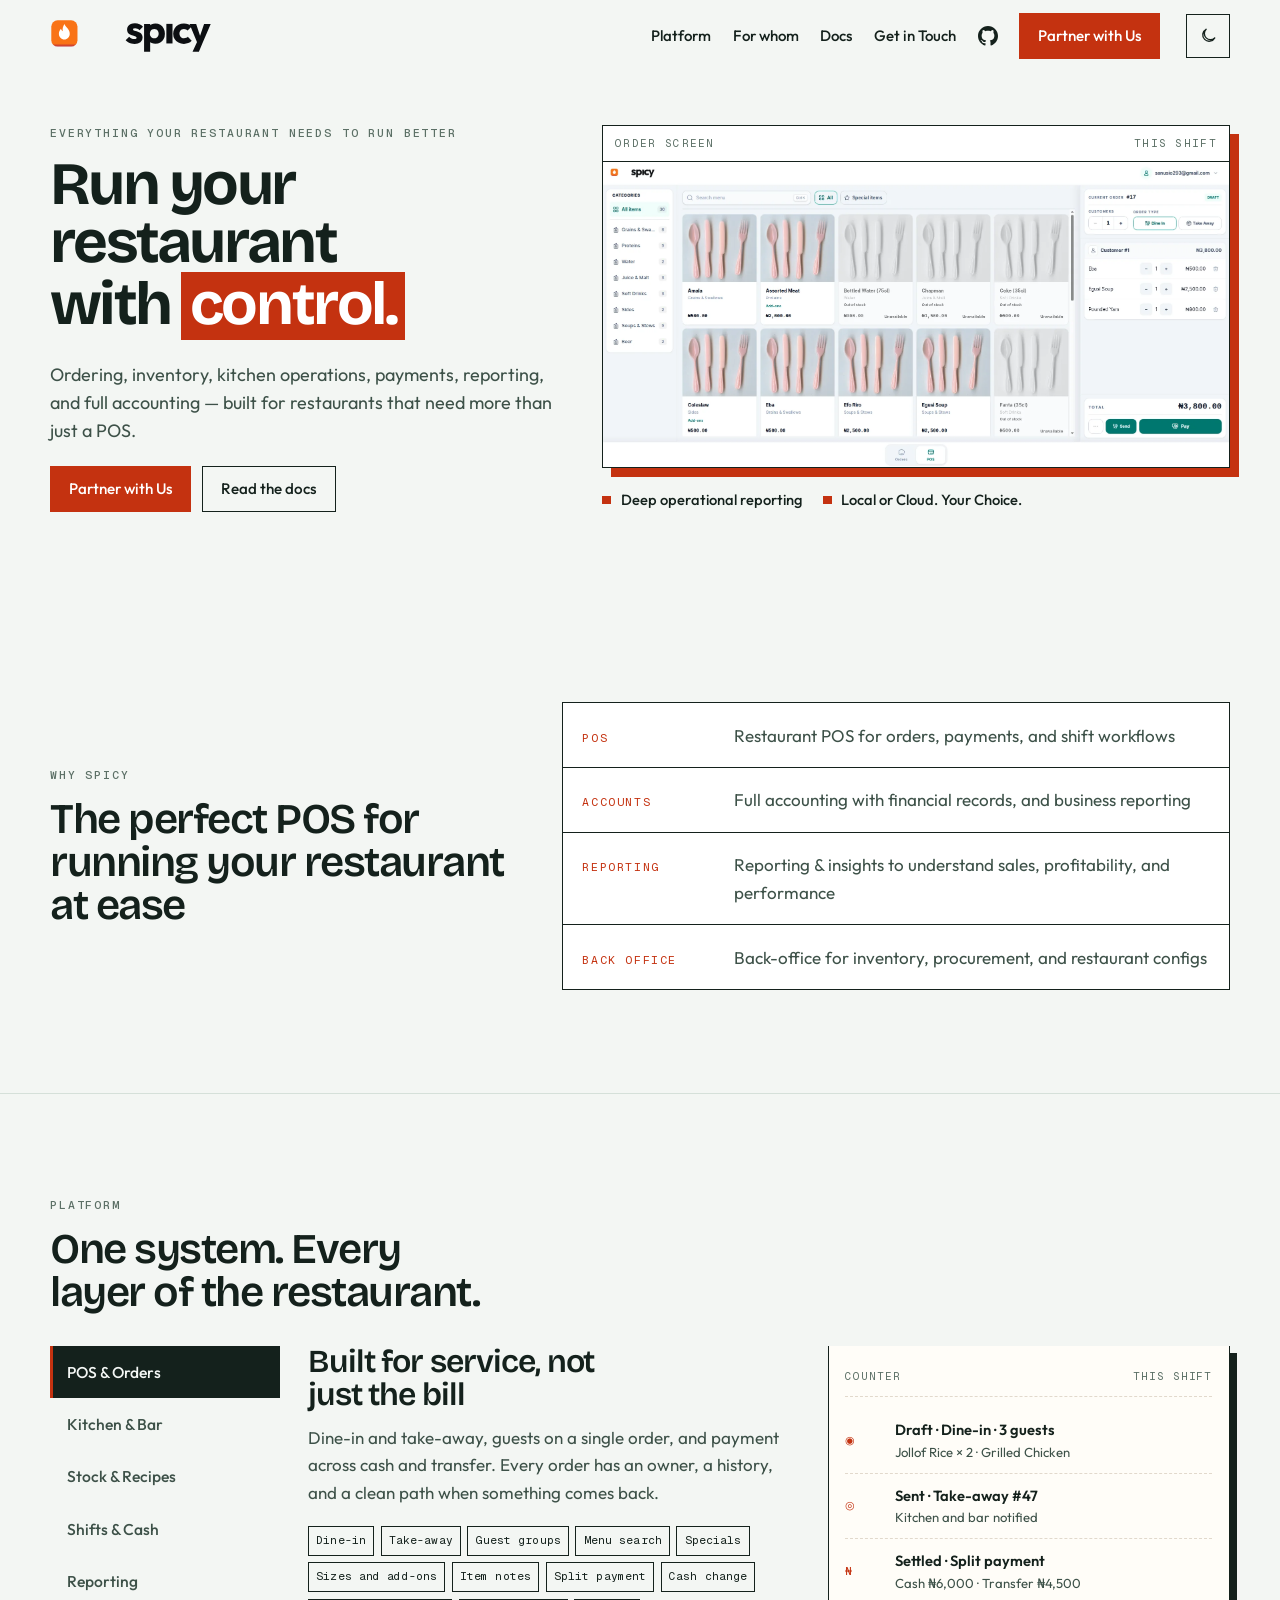
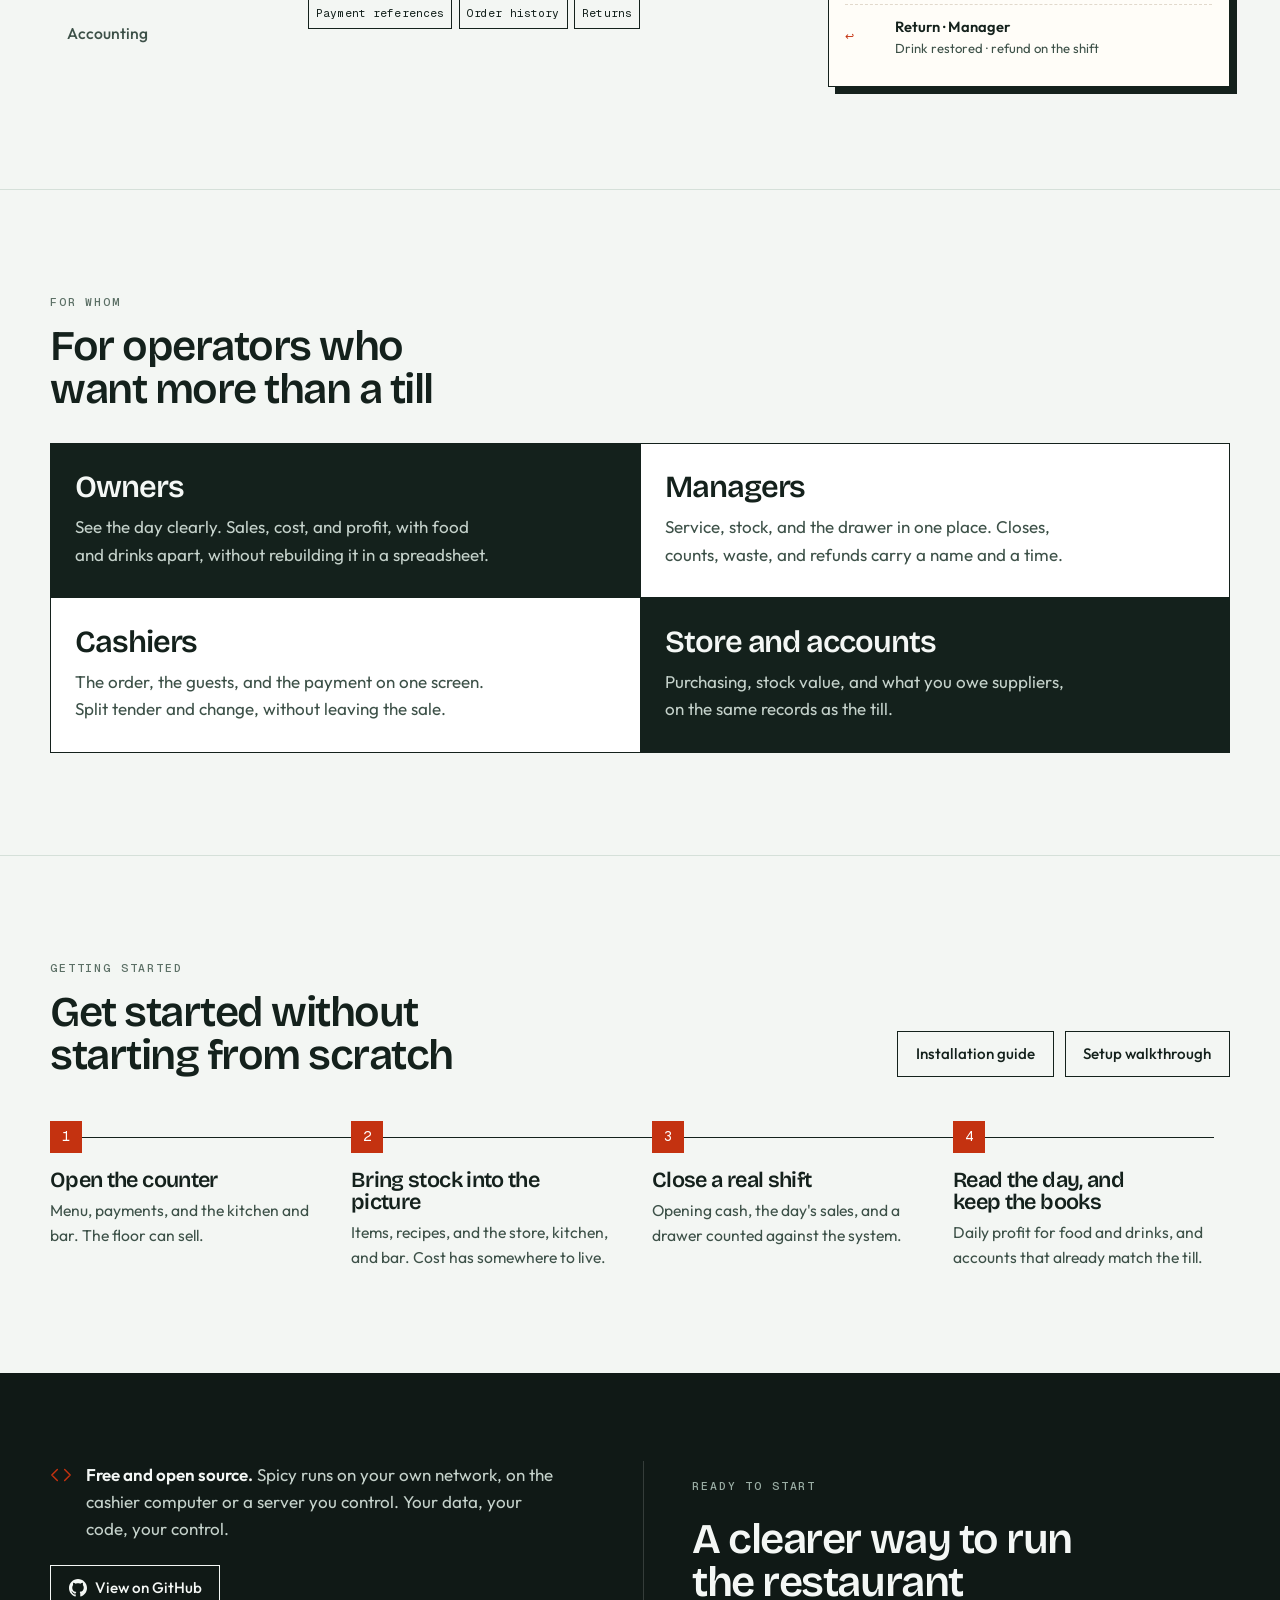
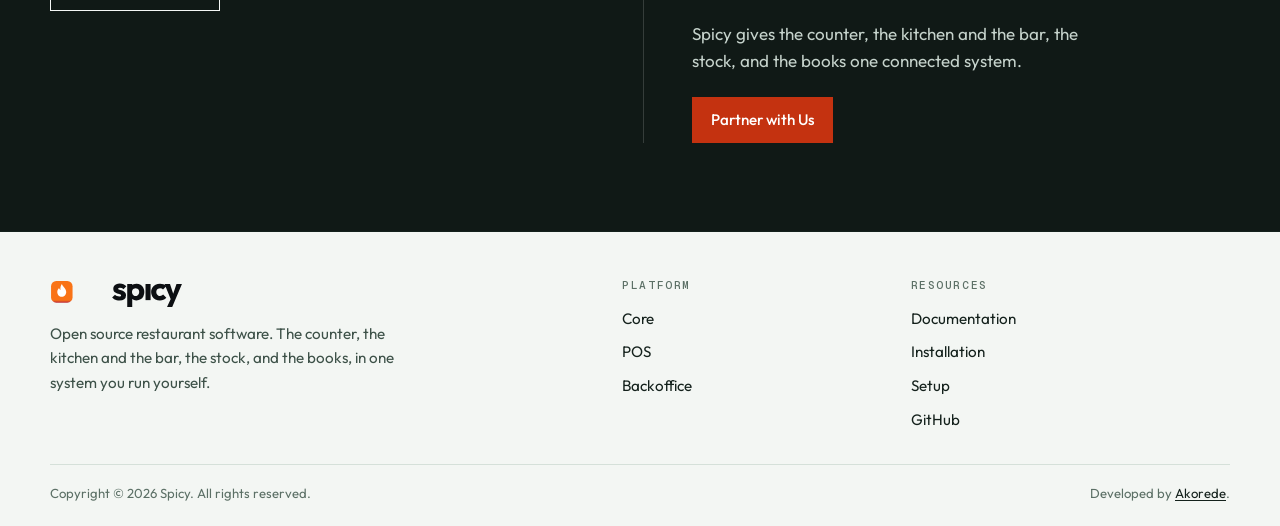
==== index.html @ 0cea6dc3 "Spicy landing page Marketing site for Spicy, an open source restaurant POS, plus a styled placeholde" ====
<!DOCTYPE html>
<!--
  Spicy landing page, v2.
  Same copy and partner form as the previous page. Layout and styling are
  Spicy's own: a service ticket, station list, and receipt — not the ury.app
  section rhythm. Static HTML, CSS, and JS. No build step.
-->
<html lang="en" dir="ltr">
<head>
  <meta charset="utf-8">
  <meta name="viewport" content="width=device-width, initial-scale=1">

  <title>Spicy - Open Source Restaurant POS</title>
  <meta name="description" content="Spicy is a lightweight, web-based point of sale for restaurant order management. Cashier operated, runs on your local network, and is open source.">

  <meta property="og:title" content="Spicy - Open Source Restaurant POS">
  <meta property="og:description" content="A lightweight, cashier operated point of sale for restaurant order management. Dine-in, takeaway and delivery in one simple system.">
  <meta property="og:image" content="assets/img/og-image.png">
  <meta property="og:image:width" content="1200">
  <meta property="og:image:height" content="630">
  <meta name="twitter:card" content="summary_large_image">
  <meta name="twitter:title" content="Spicy - Open Source Restaurant POS">
  <meta name="twitter:description" content="A lightweight, cashier operated point of sale for restaurant order management.">
  <meta name="twitter:image" content="assets/img/og-image.png">

  <meta name="theme-color" content="#f3f6f3">
  <script>
    (function () {
      try {
        var saved = localStorage.getItem('spicy-theme');
        var theme = saved === 'dark' || saved === 'light' ? saved
          : (matchMedia('(prefers-color-scheme: dark)').matches ? 'dark' : 'light');
        document.documentElement.setAttribute('data-theme', theme);
      } catch (e) {
        document.documentElement.setAttribute('data-theme', 'light');
      }
    })();
  </script>

  <link rel="icon" href="assets/logo/favicons/favicon.ico" sizes="any">
  <link rel="icon" href="assets/logo/favicons/favicon.svg" type="image/svg+xml">
  <link rel="apple-touch-icon" href="assets/logo/favicons/apple-touch-icon.png">
  <link rel="manifest" href="assets/logo/favicons/site.webmanifest">

  <link rel="stylesheet" href="assets/css/landing.css">
  <noscript>
    <style>
      .reveal { opacity: 1 !important; transform: none !important; }
      .panel[hidden] { display: grid !important; margin-top: 2rem; }
    </style>
  </noscript>
</head>
<body>

  <a class="skip" href="#content">Skip to content</a>

  <header class="site-nav" data-scrolled="false">
    <div class="wrap nav-inner">
      <a class="logo" href="index.html" aria-label="Spicy home">
        <img class="logo-for-light" src="assets/img/logo.svg" alt="Spicy" width="152" height="32">
        <img class="logo-for-dark" src="assets/img/logo-inverse.svg" alt="" width="152" height="32">
      </a>
      <nav class="nav-links" aria-label="Primary">
        <a class="nav-link" href="#platform">Platform</a>
        <a class="nav-link" href="#audience">For whom</a>
        <a class="nav-link" href="docs/">Docs</a>
        <a class="nav-link" href="https://akorede.dev" target="_blank" rel="noreferrer">Get in Touch</a>
        <a class="nav-icon" href="https://github.com/sanusi-dev/spicy" target="_blank" rel="noreferrer" aria-label="Spicy on GitHub">
          <svg width="20" height="20" fill="currentColor" viewBox="0 0 24 24" aria-hidden="true"><path d="M12 0c-6.626 0-12 5.373-12 12 0 5.302 3.438 9.8 8.207 11.387.599.111.793-.261.793-.577v-2.234c-3.338.726-4.033-1.416-4.033-1.416-.546-1.387-1.333-1.756-1.333-1.756-1.089-.745.083-.729.083-.729 1.205.084 1.839 1.237 1.839 1.237 1.07 1.834 2.807 1.304 3.492.997.107-.775.418-1.305.762-1.604-2.665-.305-5.467-1.334-5.467-5.931 0-1.311.469-2.381 1.236-3.221-.124-.303-.535-1.524.117-3.176 0 0 1.008-.322 3.301 1.23.957-.266 1.983-.399 3.003-.404 1.02.005 2.047.138 3.006.404 2.291-1.552 3.297-1.23 3.297-1.23.653 1.653.242 2.874.118 3.176.77.84 1.235 1.911 1.235 3.221 0 4.609-2.807 5.624-5.479 5.921.43.372.823 1.102.823 2.222v3.293c0 .319.192.694.801.576 4.765-1.589 8.199-6.086 8.199-11.386 0-6.627-5.373-12-12-12z"/></svg>
        </a>
        <button type="button" class="btn btn--chili" data-waitlist-open="navbar">Partner with Us</button>
      </nav>
      <button type="button" class="theme-toggle" id="theme-toggle" aria-pressed="false" aria-label="Switch to dark mode">
        <svg class="icon-moon" width="18" height="18" viewBox="0 0 24 24" fill="none" stroke="currentColor" stroke-width="1.8" aria-hidden="true"><path d="M21 14.5A8.5 8.5 0 1 1 9.5 3 7 7 0 0 0 21 14.5z" stroke-linejoin="round"/></svg>
        <svg class="icon-sun" width="18" height="18" viewBox="0 0 24 24" fill="none" stroke="currentColor" stroke-width="1.8" aria-hidden="true"><circle cx="12" cy="12" r="4"/><path d="M12 2v2M12 20v2M4.9 4.9l1.4 1.4M17.7 17.7l1.4 1.4M2 12h2M20 12h2M4.9 19.1l1.4-1.4M17.7 6.3l1.4-1.4" stroke-linecap="round"/></svg>
      </button>
      <button type="button" class="nav-toggle" id="nav-toggle" aria-expanded="false" aria-controls="nav-menu" aria-label="Open menu">
        <svg width="20" height="20" viewBox="0 0 24 24" fill="none" stroke="currentColor" stroke-width="2" stroke-linecap="round" aria-hidden="true"><path d="M3 6h18M3 12h18M3 18h18"/></svg>
      </button>
    </div>
    <div class="nav-menu" id="nav-menu" hidden>
      <div class="nav-menu-inner">
        <a href="#platform">Platform</a>
        <a href="#audience">For whom</a>
        <a href="docs/">Docs</a>
        <a href="https://akorede.dev" target="_blank" rel="noreferrer">Get in Touch</a>
        <a href="https://github.com/sanusi-dev/spicy" target="_blank" rel="noreferrer">GitHub</a>
        <button type="button" class="btn btn--chili" data-waitlist-open="nav-menu">Partner with Us</button>
      </div>
    </div>
  </header>

  <main id="content">

    <section class="hero">
      <div class="wrap hero-grid">
        <div class="hero-copy">
          <p class="kicker">Everything your restaurant needs to run better</p>
          <h1>Run your<br>restaurant<br>with <span class="stamp">control.</span></h1>
          <p class="lede">Ordering, inventory, kitchen operations, payments, reporting, and full accounting &mdash; built for restaurants that need more than just a POS.</p>
          <div class="actions">
            <button type="button" class="btn btn--chili" data-waitlist-open="hero">Partner with Us</button>
            <a class="btn btn--line" href="docs/">Read the docs</a>
          </div>
        </div>
        <div class="hero-side">
          <figure class="hero-shot">
            <figcaption><span>Order screen</span><span>This shift</span></figcaption>
            <img src="assets/img/screens/pos-main.webp" alt="Spicy POS order screen showing the menu catalog, categories and a live draft order" width="1875" height="915">
          </figure>
          <ul class="proof">
            <li>Deep operational reporting</li>
            <li>Local or Cloud. Your Choice.</li>
          </ul>
        </div>
      </div>
    </section>

    <section class="block">
      <div class="wrap why">
        <div class="why-copy reveal" data-visible="false">
          <p class="kicker">Why Spicy</p>
          <h2>The perfect POS for running your restaurant at ease</h2>
        </div>
        <div class="lanes reveal" data-visible="false">
          <div class="lane">
            <span class="lane-key">POS</span>
            <p>Restaurant POS for orders, payments, and shift workflows</p>
          </div>
          <div class="lane">
            <span class="lane-key">Accounts</span>
            <p>Full accounting with financial records, and business reporting</p>
          </div>
          <div class="lane">
            <span class="lane-key">Reporting</span>
            <p>Reporting &amp; insights to understand sales, profitability, and performance</p>
          </div>
          <div class="lane">
            <span class="lane-key">Back office</span>
            <p>Back-office for inventory, procurement, and restaurant configs</p>
          </div>
        </div>
      </div>
    </section>

    <section class="block" id="platform">
      <div class="wrap">
        <div class="intro intro--solo reveal" data-visible="false">
          <div>
            <p class="kicker">Platform</p>
            <h2>One system. Every layer of the restaurant.</h2>
          </div>
        </div>

        <div class="platform-body reveal" data-visible="false">
          <div class="stations" role="tablist" aria-label="Platform areas" aria-orientation="vertical">
            <button class="station" role="tab" type="button" id="tab-pos" aria-selected="true" aria-controls="panel-pos">POS &amp; Orders</button>
            <button class="station" role="tab" type="button" id="tab-kitchen" aria-selected="false" aria-controls="panel-kitchen" tabindex="-1">Kitchen &amp; Bar</button>
            <button class="station" role="tab" type="button" id="tab-stock" aria-selected="false" aria-controls="panel-stock" tabindex="-1">Stock &amp; Recipes</button>
            <button class="station" role="tab" type="button" id="tab-shifts" aria-selected="false" aria-controls="panel-shifts" tabindex="-1">Shifts &amp; Cash</button>
            <button class="station" role="tab" type="button" id="tab-reporting" aria-selected="false" aria-controls="panel-reporting" tabindex="-1">Reporting</button>
            <button class="station" role="tab" type="button" id="tab-accounting" aria-selected="false" aria-controls="panel-accounting" tabindex="-1">Accounting</button>
          </div>

          <div class="stage">
            <div class="panel" role="tabpanel" id="panel-pos" aria-labelledby="tab-pos">
              <div class="panel-copy">
                <h3>Built for service, not just the bill</h3>
                <p>Dine-in and take-away, guests on a single order, and payment across cash and transfer. Every order has an owner, a history, and a clean path when something comes back.</p>
                <ul class="tags">
                  <li class="tag">Dine-in</li><li class="tag">Take-away</li><li class="tag">Guest groups</li><li class="tag">Menu search</li><li class="tag">Specials</li><li class="tag">Sizes and add-ons</li><li class="tag">Item notes</li><li class="tag">Split payment</li><li class="tag">Cash change</li><li class="tag">Payment references</li><li class="tag">Order history</li><li class="tag">Returns</li>
                </ul>
              </div>
              <div class="docket">
                <div class="docket-top"><span>Counter</span><span>This shift</span></div>
                <div class="slip"><b>◉</b><div><strong>Draft · Dine-in · 3 guests</strong><span>Jollof Rice × 2 · Grilled Chicken</span></div></div>
                <div class="slip"><b>◎</b><div><strong>Sent · Take-away #47</strong><span>Kitchen and bar notified</span></div></div>
                <div class="slip"><b>₦</b><div><strong>Settled · Split payment</strong><span>Cash ₦6,000 · Transfer ₦4,500</span></div></div>
                <div class="slip"><b>↩</b><div><strong>Return · Manager</strong><span>Drink restored · refund on the shift</span></div></div>
              </div>
            </div>

            <div class="panel" role="tabpanel" id="panel-kitchen" aria-labelledby="tab-kitchen" hidden>
              <div class="panel-copy">
                <h3>Kitchen and bar, in their own lanes</h3>
                <p>Food and drinks leave on separate tickets, grouped the way the order was taken. Cancellations stay visible, and a paid order does not skip the station.</p>
                <ul class="tags">
                  <li class="tag">Kitchen tickets</li><li class="tag">Bar tickets</li><li class="tag">Grouped by customer</li><li class="tag">Item notes</li><li class="tag">Cancellation tickets</li><li class="tag">Print status</li><li class="tag">Reprint</li><li class="tag">Take-away control</li>
                </ul>
              </div>
              <div class="docket">
                <div class="docket-top"><span>Tickets</span><span>This service</span></div>
                <div class="slip"><b>Food</b><div><strong>New · Dine-in</strong><span>Jollof Rice × 2 · Grilled Chicken</span></div></div>
                <div class="slip"><b>Bar</b><div><strong>New · Dine-in</strong><span>Chapman × 2 · Malt</span></div></div>
                <div class="slip"><b>Stop</b><div><strong>Cancelled · Take-away #47</strong><span>Suya × 1</span></div></div>
                <div class="slip"><b>Bar</b><div><strong>Print pending</strong><span>Ready to send again</span></div></div>
              </div>
            </div>

            <div class="panel" role="tabpanel" id="panel-stock" aria-labelledby="tab-stock" hidden>
              <div class="panel-copy">
                <h3>Stock with a value, not just a count</h3>
                <p>Store, kitchen, and bar in one picture. Receipts, transfers, kitchen use, and waste carry their cost, and recipes show what the food should have used.</p>
                <ul class="tags">
                  <li class="tag">Store, kitchen, bar</li><li class="tag">Receipts</li><li class="tag">Transfers</li><li class="tag">Purchase units</li><li class="tag">Opening stock</li><li class="tag">Counts</li><li class="tag">Waste</li><li class="tag">Recipes</li><li class="tag">Food usage</li>
                </ul>
              </div>
              <div class="docket">
                <div class="docket-top"><span>Stock</span><span>At cost</span></div>
                <table class="ledger">
                  <thead><tr><th>Movement</th><th>Qty</th><th>Value</th></tr></thead>
                  <tbody>
                    <tr><td>Received</td><td>+10 bags</td><td>₦ 268,000</td></tr>
                    <tr><td>To the kitchen</td><td>−2 bags</td><td>−₦ 53,600</td></tr>
                    <tr><td>On hand</td><td>8 bags</td><td>₦ 214,400</td></tr>
                  </tbody>
                </table>
                <p class="docket-note">Valued at the current average cost</p>
              </div>
            </div>

            <div class="panel" role="tabpanel" id="panel-shifts" aria-labelledby="tab-shifts" hidden>
              <div class="panel-copy">
                <h3>A drawer that closes with the shift</h3>
                <p>One shift open at a time. Counted cash against what the system expected, with refunds and cash taken out already in the figure. The difference posts with the close.</p>
                <ul class="tags">
                  <li class="tag">Opening float</li><li class="tag">Single open shift</li><li class="tag">Counted vs expected</li><li class="tag">Cash taken out</li><li class="tag">Refunds</li><li class="tag">Variance posted</li>
                </ul>
              </div>
              <div class="docket">
                <div class="docket-top"><span>Shift close</span><span>Counted</span></div>
                <table class="ledger">
                  <thead><tr><th>Mode</th><th>Expected</th><th>Counted</th><th>Diff</th></tr></thead>
                  <tbody>
                    <tr><td>Cash</td><td>₦ 84,500</td><td>₦ 84,500</td><td class="is-yes">₦ 0</td></tr>
                    <tr><td>Transfer</td><td>₦ 132,000</td><td>₦ 130,000</td><td class="is-no">−₦ 2,000</td></tr>
                    <tr><td>Total</td><td>₦ 216,500</td><td>₦ 214,500</td><td class="is-no">−₦ 2,000</td></tr>
                  </tbody>
                </table>
                <p class="docket-note">Refunds and cash-outs already included</p>
              </div>
            </div>

            <div class="panel" role="tabpanel" id="panel-reporting" aria-labelledby="tab-reporting" hidden>
              <div class="panel-copy">
                <h3>Numbers worth acting on</h3>
                <p>Sales by day, item, cashier, and time of day. A daily profit and loss with food and drinks in their own columns: food cost from the kitchen, drink cost from what sold.</p>
                <ul class="tags">
                  <li class="tag">Today</li><li class="tag">Day wise</li><li class="tag">Month wise</li><li class="tag">Item wise</li><li class="tag">By cashier</li><li class="tag">Time of day</li><li class="tag">Cancelled orders</li><li class="tag">Average bill</li><li class="tag">Daily P&amp;L</li><li class="tag">Food cost</li><li class="tag">CSV export</li>
                </ul>
              </div>
              <div class="docket">
                <div class="docket-top"><span>Daily P&amp;L</span><span>Food, drinks, total</span></div>
                <table class="ledger">
                  <thead><tr><th>Line</th><th>Food</th><th>Drinks</th><th>Total</th></tr></thead>
                  <tbody>
                    <tr><td>Sales</td><td>₦ 96,000</td><td>₦ 41,500</td><td>₦ 137,500</td></tr>
                    <tr><td>Cost</td><td>₦ 33,400</td><td>₦ 12,900</td><td>₦ 46,300</td></tr>
                    <tr><td>Gross profit</td><td>₦ 62,600</td><td>₦ 28,600</td><td>₦ 91,200</td></tr>
                    <tr><td>Net profit</td><td>—</td><td>—</td><td>₦ 54,800</td></tr>
                  </tbody>
                </table>
                <p class="docket-note">Food from the kitchen · drinks from sales</p>
              </div>
            </div>

            <div class="panel" role="tabpanel" id="panel-accounting" aria-labelledby="tab-accounting" hidden>
              <div class="panel-copy">
                <h3>The books, tied to the till</h3>
                <p>Income split between food and drinks, each payment type on its own account, drink cost when the sale lands, and supplier bills from receipt through to payment.</p>
                <ul class="tags">
                  <li class="tag">Chart of accounts</li><li class="tag">General ledger</li><li class="tag">Journals</li><li class="tag">Opening balances</li><li class="tag">Cash variance</li><li class="tag">Trial balance</li><li class="tag">Suppliers</li><li class="tag">Supplier bills</li><li class="tag">Payments</li>
                </ul>
              </div>
              <div class="docket">
                <div class="docket-top"><span>The books</span><span>Tied to the till</span></div>
                <p class="book-line book-line--hot">Sales at the counter</p>
                <p class="book-via">recorded in</p>
                <p class="book-line">The accounts</p>
                <ul class="accounts">
                  <li>Food income</li>
                  <li>Drink income</li>
                  <li>Drink cost</li>
                  <li>Payments</li>
                  <li>Suppliers</li>
                  <li>Journals</li>
                </ul>
              </div>
            </div>
          </div>
        </div>
      </div>
    </section>

    <section class="block" id="audience">
      <div class="wrap">
        <div class="intro intro--solo reveal" data-visible="false">
          <div>
            <p class="kicker">For whom</p>
            <h2>For operators who want more than a till</h2>
          </div>
        </div>
        <div class="roles reveal" data-visible="false">
          <article class="role role--ink">
            <h3>Owners</h3>
            <p>See the day clearly. Sales, cost, and profit, with food and drinks apart, without rebuilding it in a spreadsheet.</p>
          </article>
          <article class="role">
            <h3>Managers</h3>
            <p>Service, stock, and the drawer in one place. Closes, counts, waste, and refunds carry a name and a time.</p>
          </article>
          <article class="role">
            <h3>Cashiers</h3>
            <p>The order, the guests, and the payment on one screen. Split tender and change, without leaving the sale.</p>
          </article>
          <article class="role role--ink">
            <h3>Store and accounts</h3>
            <p>Purchasing, stock value, and what you owe suppliers, on the same records as the till.</p>
          </article>
        </div>
      </div>
    </section>

    <section class="block">
      <div class="wrap">
        <div class="intro intro--actions reveal" data-visible="false">
          <div>
            <p class="kicker">Getting started</p>
            <h2>Get started without starting from scratch</h2>
          </div>
          <div class="actions">
            <a class="btn btn--line" href="docs/">Installation guide</a>
            <a class="btn btn--line" href="docs/">Setup walkthrough</a>
          </div>
        </div>
        <ol class="steps reveal" data-visible="false">
          <li class="step">
            <span class="step-num">1</span>
            <h3>Open the counter</h3>
            <p>Menu, payments, and the kitchen and bar. The floor can sell.</p>
          </li>
          <li class="step">
            <span class="step-num">2</span>
            <h3>Bring stock into the picture</h3>
            <p>Items, recipes, and the store, kitchen, and bar. Cost has somewhere to live.</p>
          </li>
          <li class="step">
            <span class="step-num">3</span>
            <h3>Close a real shift</h3>
            <p>Opening cash, the day's sales, and a drawer counted against the system.</p>
          </li>
          <li class="step">
            <span class="step-num">4</span>
            <h3>Read the day, and keep the books</h3>
            <p>Daily profit for food and drinks, and accounts that already match the till.</p>
          </li>
        </ol>
      </div>
    </section>

    <section class="close">
      <div class="wrap close-grid">
        <div class="close-oss">
          <p class="oss-lead">
            <svg width="22" height="22" viewBox="0 0 24 24" fill="none" stroke="currentColor" stroke-width="1.6" aria-hidden="true"><path d="M16 18l6-6-6-6M8 6l-6 6 6 6" stroke-linecap="round" stroke-linejoin="round"/></svg>
            <span><strong>Free and open source.</strong> Spicy runs on your own network, on the cashier computer or a server you control. Your data, your code, your control.</span>
          </p>
          <a class="btn btn--line" href="https://github.com/sanusi-dev/spicy" target="_blank" rel="noreferrer">
            <svg width="18" height="18" fill="currentColor" viewBox="0 0 24 24" aria-hidden="true"><path d="M12 0c-6.626 0-12 5.373-12 12 0 5.302 3.438 9.8 8.207 11.387.599.111.793-.261.793-.577v-2.234c-3.338.726-4.033-1.416-4.033-1.416-.546-1.387-1.333-1.756-1.333-1.756-1.089-.745.083-.729.083-.729 1.205.084 1.839 1.237 1.839 1.237 1.07 1.834 2.807 1.304 3.492.997.107-.775.418-1.305.762-1.604-2.665-.305-5.467-1.334-5.467-5.931 0-1.311.469-2.381 1.236-3.221-.124-.303-.535-1.524.117-3.176 0 0 1.008-.322 3.301 1.23.957-.266 1.983-.399 3.003-.404 1.02.005 2.047.138 3.006.404 2.291-1.552 3.297-1.23 3.297-1.23.653 1.653.242 2.874.118 3.176.77.84 1.235 1.911 1.235 3.221 0 4.609-2.807 5.624-5.479 5.921.43.372.823 1.102.823 2.222v3.293c0 .319.192.694.801.576 4.765-1.589 8.199-6.086 8.199-11.386 0-6.627-5.373-12-12-12z"/></svg>
            View on GitHub
          </a>
        </div>
        <div class="close-cta">
          <p class="kicker">Ready to start</p>
          <h2>A clearer way to run the restaurant</h2>
          <p>Spicy gives the counter, the kitchen and the bar, the stock, and the books one connected system.</p>
          <button type="button" class="btn btn--chili" data-waitlist-open="cta">Partner with Us</button>
        </div>
      </div>
    </section>

  </main>

  <footer class="footer">
    <div class="wrap">
      <div class="footer-grid">
        <div class="footer-brand">
          <a href="index.html" aria-label="Spicy home">
            <img class="logo-for-light" src="assets/img/logo.svg" alt="Spicy" width="120" height="28">
            <img class="logo-for-dark" src="assets/img/logo-inverse.svg" alt="" width="120" height="28">
          </a>
          <p>Open source restaurant software. The counter, the kitchen and the bar, the stock, and the books, in one system you run yourself.</p>
        </div>
        <div>
          <h2>Platform</h2>
          <ul>
            <li><a href="docs/">Core</a></li>
            <li><a href="docs/">POS</a></li>
            <li><a href="docs/">Backoffice</a></li>
          </ul>
        </div>
        <div>
          <h2>Resources</h2>
          <ul>
            <li><a href="docs/">Documentation</a></li>
            <li><a href="docs/">Installation</a></li>
            <li><a href="docs/">Setup</a></li>
            <li><a href="https://github.com/sanusi-dev/spicy" target="_blank" rel="noreferrer">GitHub</a></li>
          </ul>
        </div>
      </div>
      <div class="footer-base">
        <span>Copyright © <span data-year>2026</span> Spicy. All rights reserved.</span>
        <span>Developed by <a href="https://akorede.dev" target="_blank" rel="noreferrer">Akorede</a>.</span>
      </div>
    </div>
  </footer>

  <div class="modal" id="waitlist-modal" hidden>
    <div class="ticket" role="dialog" aria-modal="true" aria-labelledby="waitlist-title" aria-describedby="waitlist-desc">
      <button type="button" class="ticket-close" data-waitlist-close aria-label="Close">✕</button>

      <div class="ticket-done" id="waitlist-done" hidden>
        <div class="ticket-tick" aria-hidden="true">
          <svg width="26" height="26" viewBox="0 0 24 24" fill="none" stroke="currentColor" stroke-width="2.5" aria-hidden="true"><path d="M20 6L9 17l-5-5" stroke-linecap="round" stroke-linejoin="round"/></svg>
        </div>
        <h2 id="waitlist-done-title">Request received</h2>
        <p>Thanks for reaching out. We will get back to you at <span id="waitlist-done-email"></span> shortly.</p>
        <button type="button" class="btn btn--line" data-waitlist-close>Close</button>
      </div>

      <div id="waitlist-form-wrap">
        <div class="ticket-head">
          <p class="kicker">Partner with us</p>
          <h2 id="waitlist-title">Partner with Spicy</h2>
          <p id="waitlist-desc">Tell us a little about your restaurant and we will come back to you shortly.</p>
        </div>

        <form class="ticket-form" id="waitlist-form" novalidate>
          <div class="field">
            <label for="waitlist-applicantType">I am a</label>
            <select id="waitlist-applicantType" name="applicantType" autocomplete="organization-title" required>
              <option value="">Select one</option>
              <option value="Restaurants">Restaurants</option>
              <option value="Cloud Kitchens">Cloud Kitchens</option>
              <option value="Implementation partner">Implementation partner</option>
              <option value="Other">Other</option>
            </select>
            <p class="field-error" id="waitlist-applicantType-error" hidden></p>
          </div>
          <div class="field">
            <label for="waitlist-name">Full name</label>
            <input id="waitlist-name" name="name" type="text" autocomplete="name" required>
            <p class="field-error" id="waitlist-name-error" hidden></p>
          </div>
          <div class="field">
            <label for="waitlist-email">Work email</label>
            <input id="waitlist-email" name="email" type="email" autocomplete="email" required>
            <p class="field-error" id="waitlist-email-error" hidden></p>
          </div>
          <div class="field">
            <label for="waitlist-phone">Phone</label>
            <input id="waitlist-phone" name="phone" type="tel" autocomplete="tel" required>
            <p class="field-error" id="waitlist-phone-error" hidden></p>
          </div>
          <div class="field">
            <label for="waitlist-country">Country</label>
            <input id="waitlist-country" name="country" type="text" autocomplete="country-name" required>
            <p class="field-error" id="waitlist-country-error" hidden></p>
          </div>
          <div class="field">
            <label for="waitlist-website">Website <span class="field-hint">Optional</span></label>
            <input id="waitlist-website" name="website" type="text" autocomplete="url">
            <p class="field-error" id="waitlist-website-error" hidden></p>
          </div>

          <div class="ticket-error" id="waitlist-error" role="alert" hidden>
            <p>We could not reach the signup service. Your answers are still here, so you can try again.</p>
            <p>If it keeps failing, <a href="https://github.com/sanusi-dev/spicy/issues/new" target="_blank" rel="noreferrer">send them to us on GitHub</a> and we will add you manually.</p>
          </div>

          <button type="submit" class="btn btn--chili btn--wide" id="waitlist-submit">
            <svg class="spinner" id="waitlist-submit-spinner" width="16" height="16" viewBox="0 0 24 24" aria-hidden="true" hidden><circle cx="12" cy="12" r="9" fill="none" stroke="currentColor" stroke-width="2.5" opacity="0.25"/><path d="M21 12a9 9 0 0 0-9-9" fill="none" stroke="currentColor" stroke-width="2.5" stroke-linecap="round"/></svg>
            <span id="waitlist-submit-label">Submit request</span>
          </button>
          <p class="ticket-legal">We only use these details to contact you about Spicy.</p>
        </form>
      </div>
    </div>
  </div>

  <form name="waitlist" data-netlify="true" netlify-honeypot="bot-field" hidden>
    <input type="text" name="bot-field">
    <select name="applicantType">
      <option value="Restaurants">Restaurants</option>
      <option value="Cloud Kitchens">Cloud Kitchens</option>
      <option value="Implementation partner">Implementation partner</option>
      <option value="Other">Other</option>
    </select>
    <input type="text" name="name">
    <input type="email" name="email">
    <input type="tel" name="phone">
    <input type="text" name="country">
    <input type="text" name="website">
  </form>

  <script src="assets/js/landing.js" defer></script>
</body>
</html>
---- assets/css/landing.css ----
/* ==========================================================================
   Spicy landing page, v2
   A service ticket, not a SaaS stripe page.
   Display: Bricolage Grotesque. Body: Outfit. Figures: Geist Mono.
   ========================================================================== */

@font-face {
  font-family: "Bricolage Grotesque";
  font-style: normal;
  font-weight: 600;
  font-display: swap;
  src: url("../../fonts/Bricolage_Grotesque-600.ttf") format("truetype");
}
@font-face {
  font-family: "Bricolage Grotesque";
  font-style: normal;
  font-weight: 700;
  font-display: swap;
  src: url("../../fonts/Bricolage_Grotesque-700.ttf") format("truetype");
}
@font-face {
  font-family: Outfit;
  font-style: normal;
  font-weight: 400;
  font-display: swap;
  src: url("../../fonts/Outfit-400.ttf") format("truetype");
}
@font-face {
  font-family: Outfit;
  font-style: normal;
  font-weight: 500;
  font-display: swap;
  src: url("../../fonts/Outfit-500.ttf") format("truetype");
}
@font-face {
  font-family: Outfit;
  font-style: normal;
  font-weight: 600;
  font-display: swap;
  src: url("../../fonts/Outfit-600.ttf") format("truetype");
}
@font-face {
  font-family: "Geist Mono";
  font-style: normal;
  font-weight: 100 900;
  font-display: swap;
  src: url("../fonts/geist-mono-latin.woff2") format("woff2");
}

:root {
  --ink: #14211c;
  --paper: #f3f6f3;
  --sheet: #ffffff;
  --line: #d5e0d9;
  --muted: #3d5148;
  --faint: #5c7066;
  --chili: #c43210;
  --chili-hot: #a8280c;
  --herb: #14663a;
  --docket: #fffdf8;
  --night: #101916;
  --on-night: #f4f7f5;
  --on-night-muted: #c5d2cb;
  --block: #14211c;
  --on-block: #f4f7f5;
  --on-block-muted: #c5d2cb;
  --dash: #e2d9cc;
  --tick-bg: #e7f5ec;
  --display: "Bricolage Grotesque", "Avenir Next", sans-serif;
  --body: Outfit, "Segoe UI", sans-serif;
  --mono: "Geist Mono", ui-monospace, "SF Mono", monospace;
  --shadow: 8px 8px 0 var(--ink);
  --ease: cubic-bezier(0.16, 1, 0.3, 1);
  color-scheme: light;
}
html[data-theme="dark"] {
  --ink: #e8f0eb;
  --paper: #1a2420;
  --sheet: #24302b;
  --line: #33463e;
  --muted: #c5d4cc;
  --faint: #93a79d;
  --chili: #ef4d28;
  --chili-hot: #ff6a45;
  --herb: #3dbe78;
  --docket: #1e2b26;
  --night: #0e1512;
  --on-night: #f4f7f5;
  --on-night-muted: #c9d6cf;
  --block: #e8f0eb;
  --on-block: #14211c;
  --on-block-muted: #3d5148;
  --dash: #3d5148;
  --tick-bg: #163528;
  color-scheme: dark;
}

*, *::before, *::after { box-sizing: border-box; }
html { scroll-behavior: smooth; scroll-padding-top: 84px; }
body {
  margin: 0;
  background: var(--paper);
  color: var(--ink);
  font-family: var(--body);
  font-size: 1.0625rem;
  line-height: 1.6;
  font-weight: 400;
  -webkit-font-smoothing: antialiased;
  text-rendering: optimizeLegibility;
}
img { max-width: 100%; height: auto; display: block; }
button, input, select { font: inherit; color: inherit; }
button { cursor: pointer; }
h1, h2, h3, p, figure, ul, ol, dl { margin: 0; }
ul, ol { padding: 0; list-style: none; }
a { color: inherit; }
strong { font-weight: 600; }
::selection { background: #f6cfc4; color: var(--ink); }

:focus { outline: none; }
:focus-visible {
  outline: 2px solid var(--chili);
  outline-offset: 3px;
}

[hidden] { display: none !important; }

@media (prefers-reduced-motion: reduce) {
  html { scroll-behavior: auto; }
  *, *::before, *::after {
    animation-duration: 0.01ms !important;
    animation-iteration-count: 1 !important;
    transition-duration: 0.01ms !important;
  }
}

.skip {
  position: absolute;
  left: 1rem;
  top: -4rem;
  z-index: 100;
  background: var(--block);
  color: var(--on-block);
  padding: 0.6rem 0.9rem;
}
.logo-for-dark { display: none; }
html[data-theme="dark"] .logo-for-light { display: none; }
html[data-theme="dark"] .logo-for-dark { display: block; }
.theme-toggle {
  width: 44px;
  height: 44px;
  display: inline-flex;
  align-items: center;
  justify-content: center;
  border: 1px solid var(--ink);
  background: transparent;
  color: var(--ink);
  flex: none;
  margin-left: auto;
}
.theme-toggle:hover { background: var(--ink); color: var(--paper); }
.theme-toggle .icon-sun { display: none; }
html[data-theme="dark"] .theme-toggle .icon-moon { display: none; }
html[data-theme="dark"] .theme-toggle .icon-sun { display: block; }
@media (min-width: 961px) {
  .theme-toggle { margin-left: 0.35rem; }
}
.skip:focus { top: 0.75rem; }

.wrap {
  width: min(1180px, calc(100% - 2.5rem));
  margin-inline: auto;
}
@media (min-width: 800px) {
  .wrap { width: min(1180px, calc(100% - 4rem)); }
}

.kicker {
  font-family: var(--mono);
  font-size: 0.72rem;
  font-weight: 500;
  letter-spacing: 0.16em;
  text-transform: uppercase;
  color: var(--faint);
  margin-bottom: 0.85rem;
}

h1, h2, .role h3, .value h3, .step h3, .panel-copy h3 {
  font-family: var(--display);
  font-weight: 600;
  letter-spacing: -0.035em;
  line-height: 1.02;
  color: var(--ink);
}

h1 {
  font-size: clamp(2.7rem, 4.7vw, 4.35rem);
  font-weight: 700;
  letter-spacing: -0.045em;
  line-height: 0.96;
}
h2 {
  font-size: clamp(2rem, 3.3vw, 3.05rem);
  max-width: 16ch;
}

.stamp {
  display: inline-block;
  background: var(--chili);
  color: #fff;
  line-height: 1.05;
  padding: 0.02em 0.14em 0.06em;
  letter-spacing: -0.04em;
}

.lede, .intro-copy, .value p, .role p, .step p, .panel-copy p, .lane p {
  color: var(--muted);
  max-width: 46ch;
}
.lede { font-size: 1.125rem; line-height: 1.55; }

.actions { display: flex; flex-wrap: wrap; gap: 0.7rem; }

.btn {
  display: inline-flex;
  align-items: center;
  justify-content: center;
  gap: 0.5rem;
  min-height: 46px;
  padding: 0.55rem 1.1rem;
  border: 1px solid transparent;
  background: transparent;
  text-decoration: none;
  font-weight: 500;
  font-size: 0.95rem;
  line-height: 1;
  white-space: nowrap;
}
.btn--chili { background: var(--chili); color: #fff; }
.btn--chili:hover { background: var(--chili-hot); }
.btn--line { border-color: var(--ink); color: var(--ink); }
.btn--line:hover { background: var(--ink); color: var(--paper); }
.btn--wide { width: 100%; }

/* Nav
   -------------------------------------------------------------------------- */
.site-nav {
  position: sticky;
  top: 0;
  z-index: 40;
  background: var(--paper);
  border-bottom: 1px solid transparent;
}
.site-nav[data-scrolled="true"] { border-bottom-color: var(--ink); }
.nav-inner {
  display: flex;
  align-items: center;
  gap: 1.25rem;
  min-height: 72px;
}
.logo { display: flex; flex: none; }
.logo img { height: 34px; width: auto; }
.nav-links {
  display: flex;
  align-items: center;
  gap: 1.35rem;
  margin-left: auto;
}
.nav-link {
  text-decoration: none;
  font-size: 0.94rem;
  font-weight: 500;
}
.nav-link:hover { color: var(--chili); }
.nav-icon {
  display: flex;
  color: var(--ink);
}
.nav-icon:hover { color: var(--chili); }
.nav-toggle {
  display: none;
  margin-left: auto;
  width: 44px;
  height: 44px;
  align-items: center;
  justify-content: center;
  border: 1px solid var(--ink);
  background: transparent;
  color: var(--ink);
  flex: none;
}
.nav-toggle[aria-expanded="true"] { background: var(--ink); color: var(--paper); }
.nav-menu {
  background: var(--night);
  color: var(--on-night);
  padding: 0.4rem 0 1.1rem;
}
.nav-menu-inner {
  width: min(1180px, calc(100% - 2.5rem));
  margin-inline: auto;
  display: flex;
  flex-direction: column;
}
.nav-menu a {
  text-decoration: none;
  font-family: var(--display);
  font-size: 1.65rem;
  letter-spacing: -0.03em;
  padding: 0.7rem 0;
  border-bottom: 1px solid rgba(244, 247, 245, 0.14);
}
.nav-menu .btn { margin-top: 1rem; align-self: flex-start; }
@media (max-width: 960px) {
  .nav-links { display: none; }
  .nav-toggle { display: inline-flex; }
}

/* Hero
   -------------------------------------------------------------------------- */
.hero { padding: clamp(2rem, 4vw, 3.4rem) 0 clamp(3.5rem, 7vw, 5.5rem); }
.hero-grid {
  display: grid;
  grid-template-columns: minmax(0, 0.9fr) minmax(0, 1.1fr);
  gap: clamp(1.5rem, 3vw, 2.75rem);
  align-items: end;
}
.hero-copy { min-width: 0; }
.hero-copy .lede { margin: 1.35rem 0 1.3rem; }
.hero-side {
  display: flex;
  flex-direction: column;
  gap: 1.1rem;
  min-width: 0;
}
.hero-shot {
  margin: 0;
  background: var(--sheet);
  border: 1px solid var(--ink);
  box-shadow: 9px 9px 0 var(--chili);
  min-width: 0;
}
.hero-shot figcaption {
  display: flex;
  justify-content: space-between;
  gap: 1rem;
  padding: 0.55rem 0.75rem;
  border-bottom: 1px solid var(--ink);
  font-family: var(--mono);
  font-size: 0.68rem;
  letter-spacing: 0.12em;
  text-transform: uppercase;
  color: var(--faint);
}
.hero-shot img { width: 100%; height: auto; }
.proof {
  display: flex;
  flex-direction: row;
  flex-wrap: nowrap;
  align-items: center;
  gap: 0.4rem 1.35rem;
  margin-top: 0;
  padding-top: 0.15rem;
  border-top: 0;
}
.proof li {
  display: flex;
  align-items: center;
  gap: 0.6rem;
  font-weight: 500;
  font-size: 0.92rem;
  white-space: nowrap;
}
.proof li::before {
  content: "";
  width: 0.55rem;
  height: 0.55rem;
  background: var(--chili);
  flex: none;
}

.hero-copy, .hero-shot {
  animation: settle 0.7s var(--ease) both;
}
.hero-shot { animation-delay: 0.1s; }
@keyframes settle {
  from { opacity: 0; transform: translateY(14px); }
  to { opacity: 1; transform: none; }
}

/* Sections
   -------------------------------------------------------------------------- */
.block { padding: clamp(4rem, 8vw, 6.5rem) 0; }
.block + .block { border-top: 1px solid var(--line); }

.intro {
  display: grid;
  grid-template-columns: minmax(0, 1.05fr) minmax(0, 0.95fr);
  gap: 2rem 3rem;
  align-items: end;
  margin-bottom: 2.4rem;
}
.intro--solo { grid-template-columns: 1fr; margin-bottom: 2rem; }
.intro--actions { align-items: end; }
.intro--actions .actions { justify-content: flex-end; margin-top: 0; }
.intro-copy { font-size: 1.05rem; }
.intro .actions { margin-top: 1.25rem; }
.why {
  display: grid;
  grid-template-columns: minmax(16rem, 0.82fr) minmax(0, 1.18fr);
  gap: 2rem 3rem;
  align-items: center;
}
.why h2 { max-width: 12em; }
.why-copy { min-width: 0; }

.lanes { border: 1px solid var(--ink); background: var(--sheet); }
.lane {
  display: grid;
  grid-template-columns: 8.5rem minmax(0, 1fr);
  gap: 1rem;
  align-items: baseline;
  padding: 1.15rem 1.2rem;
}
.lane + .lane { border-top: 1px solid var(--ink); }
.lane-key {
  font-family: var(--mono);
  font-size: 0.72rem;
  letter-spacing: 0.14em;
  text-transform: uppercase;
  color: var(--chili);
}
.lane p { max-width: none; }

/* Platform
   -------------------------------------------------------------------------- */
.platform-body {
  display: grid;
  grid-template-columns: 230px minmax(0, 1fr);
  gap: 1.75rem;
  align-items: start;
}
.stations { display: flex; flex-direction: column; }
.station {
  text-align: left;
  background: transparent;
  border: 0;
  border-left: 3px solid transparent;
  padding: 0.85rem 0.9rem;
  font-size: 0.98rem;
  font-weight: 500;
  color: var(--muted);
}
.station:hover { color: var(--ink); }
.station[aria-selected="true"] {
  background: var(--block);
  color: var(--on-block);
  border-left-color: var(--chili);
}
.stage { min-width: 0; }
.panel {
  display: grid;
  grid-template-columns: minmax(0, 1.1fr) minmax(240px, 0.9fr);
  gap: 1.5rem 1.75rem;
  align-items: start;
  animation: rise 0.4s var(--ease);
}
@keyframes rise {
  from { opacity: 0; transform: translateY(8px); }
  to { opacity: 1; transform: none; }
}
.panel-copy h3 {
  font-size: clamp(1.7rem, 2.5vw, 2.25rem);
  max-width: 16ch;
  margin-bottom: 0.8rem;
}
.panel-copy p { margin-bottom: 0.2rem; }
.tags {
  display: flex;
  flex-wrap: wrap;
  gap: 0.4rem;
  margin-top: 1.25rem;
}
.tag {
  font-family: var(--mono);
  font-size: 0.7rem;
  letter-spacing: 0.01em;
  padding: 0.32rem 0.45rem;
  border: 1px solid var(--ink);
  color: var(--ink);
  background: transparent;
}

.docket {
  background-color: var(--docket);
  background-image:
    radial-gradient(circle at 10px 0, transparent 7px, var(--docket) 7.5px),
    linear-gradient(var(--docket), var(--docket));
  background-size: 20px 16px, 100% calc(100% - 8px);
  background-repeat: repeat-x, no-repeat;
  background-position: -6px 0, 0 8px;
  border: 1px solid var(--ink);
  border-top: 0;
  padding: 1.35rem 1.05rem 1.05rem;
  box-shadow: 7px 7px 0 var(--ink);
  min-width: 0;
}
.docket-top, .docket-note {
  font-family: var(--mono);
  font-size: 0.68rem;
  letter-spacing: 0.08em;
  text-transform: uppercase;
  color: var(--faint);
}
.docket-top {
  display: flex;
  justify-content: space-between;
  gap: 0.75rem;
  padding-bottom: 0.65rem;
  margin-bottom: 0.75rem;
  border-bottom: 1px dashed var(--dash);
}
.docket-note { margin-top: 0.8rem; letter-spacing: 0.04em; text-transform: none; }
.slip {
  display: grid;
  grid-template-columns: auto minmax(0, 1fr);
  gap: 0.7rem;
  align-items: center;
  padding: 0.62rem 0;
}
.slip + .slip { border-top: 1px dashed var(--dash); }
.slip b {
  font-family: var(--mono);
  font-size: 0.68rem;
  font-weight: 500;
  letter-spacing: 0.04em;
  min-width: 2.4rem;
  color: var(--chili);
}
.slip strong { display: block; font-size: 0.92rem; font-weight: 600; }
.slip span { display: block; color: var(--muted); font-size: 0.82rem; }

.ledger { width: 100%; border-collapse: collapse; font-variant-numeric: tabular-nums; }
.ledger th, .ledger td {
  text-align: left;
  padding: 0.42rem 0.55rem 0.42rem 0;
  font-size: 0.78rem;
}
.ledger th {
  font-family: var(--mono);
  font-size: 0.66rem;
  font-weight: 500;
  letter-spacing: 0.06em;
  text-transform: uppercase;
  color: var(--faint);
  border-bottom: 1px solid var(--ink);
}
.ledger td { border-bottom: 1px dashed var(--dash); color: var(--ink); }
.ledger th:not(:first-child),
.ledger td:not(:first-child) { text-align: right; }
.ledger tr:last-child td { border-bottom: 0; font-weight: 600; }
.ledger .is-yes { color: var(--herb); }
.ledger .is-no { color: var(--chili); }

.book-line {
  text-align: center;
  font-family: var(--display);
  font-weight: 600;
  letter-spacing: -0.03em;
  font-size: 1.15rem;
  padding: 0.7rem 0.4rem;
  border: 1px solid var(--ink);
}
.book-line--hot { background: var(--chili); color: #fff; border-color: var(--chili); }
.book-via {
  text-align: center;
  font-family: var(--mono);
  font-size: 0.68rem;
  letter-spacing: 0.12em;
  text-transform: uppercase;
  color: var(--faint);
  padding: 0.45rem 0;
}
.accounts {
  display: grid;
  grid-template-columns: 1fr 1fr;
  gap: 0.45rem;
  margin-top: 0.35rem;
}
.accounts li {
  border: 1px solid var(--ink);
  padding: 0.55rem 0.4rem;
  text-align: center;
  font-size: 0.82rem;
  font-weight: 500;
}

/* Audience
   -------------------------------------------------------------------------- */
.roles {
  display: grid;
  grid-template-columns: 1fr 1fr;
  border: 1px solid var(--ink);
}
.role { padding: 1.7rem 1.5rem 1.85rem; background: var(--sheet); }
.role--ink { background: var(--block); color: var(--on-block); }
.role--ink h3 { color: var(--on-block); }
.role h3 { font-size: clamp(1.6rem, 2.4vw, 2.1rem); margin-bottom: 0.7rem; }
.role p { max-width: 38ch; }
.role--ink p { color: var(--on-block-muted); }
.role:nth-child(2),
.role:nth-child(4) { border-left: 1px solid var(--ink); }
.role:nth-child(3),
.role:nth-child(4) { border-top: 1px solid var(--ink); }

/* Getting started
   -------------------------------------------------------------------------- */
.steps {
  list-style: none;
  display: grid;
  grid-template-columns: repeat(4, minmax(0, 1fr));
  gap: 1.5rem;
  margin-top: 2.75rem;
  position: relative;
}
.steps::before {
  content: "";
  position: absolute;
  top: 1rem;
  left: 1rem;
  right: 1rem;
  height: 1px;
  background: var(--ink);
}
.step-num {
  position: relative;
  z-index: 1;
  display: grid;
  place-items: center;
  width: 2rem;
  height: 2rem;
  margin-bottom: 1rem;
  background: var(--chili);
  color: #fff;
  font-family: var(--mono);
  font-size: 0.85rem;
}
.step h3 {
  font-size: 1.35rem;
  letter-spacing: -0.03em;
  margin-bottom: 0.45rem;
  max-width: 14ch;
}
.step p { font-size: 0.98rem; }

/* Close + footer
   -------------------------------------------------------------------------- */
.close {
  background: var(--night);
  color: var(--on-night);
  padding: clamp(3.5rem, 7vw, 5.5rem) 0;
}
.close-grid {
  display: grid;
  grid-template-columns: 1.05fr 0.95fr;
  gap: 3rem;
}
.close-oss {
  padding-right: 2.5rem;
  border-right: 1px solid rgba(244, 247, 245, 0.16);
}
.oss-lead {
  display: flex;
  gap: 0.9rem;
  align-items: flex-start;
  color: var(--on-night-muted);
  max-width: 46ch;
}
.oss-lead svg { flex: none; margin-top: 0.2rem; color: var(--chili); }
.oss-lead strong { color: var(--on-night); }
.close .kicker { color: #9aada4; }
.close h2 { color: var(--on-night); max-width: 14ch; }
.close-cta p { color: var(--on-night-muted); margin: 1rem 0 1.4rem; max-width: 38ch; }
.close .btn--line { border-color: var(--on-night); color: var(--on-night); margin-top: 1.4rem; }
.close .btn--line:hover { background: var(--on-night); color: var(--night); }

.footer {
  padding: 3rem 0 1.4rem;
  border-top: 1px solid var(--ink);
}
.footer-grid {
  display: grid;
  grid-template-columns: 1.5fr 0.7fr 0.9fr;
  gap: 2rem 2.5rem;
  padding-bottom: 2rem;
}
.footer-brand img { height: 28px; width: auto; margin-bottom: 0.9rem; }
.footer-brand p { color: var(--muted); font-size: 0.95rem; max-width: 36ch; }
.footer h2 {
  font-family: var(--mono);
  font-size: 0.7rem;
  font-weight: 500;
  letter-spacing: 0.14em;
  text-transform: uppercase;
  color: var(--faint);
  margin-bottom: 0.8rem;
  max-width: none;
}
.footer a { text-decoration: none; color: var(--ink); font-size: 0.95rem; }
.footer li + li { margin-top: 0.4rem; }
.footer a:hover { color: var(--chili); }
.footer-base {
  display: flex;
  flex-wrap: wrap;
  justify-content: space-between;
  gap: 0.5rem 1.5rem;
  padding-top: 1.1rem;
  border-top: 1px solid var(--line);
  color: var(--faint);
  font-size: 0.82rem;
}
.footer-base a { color: var(--ink); font-size: inherit; text-decoration: underline; text-underline-offset: 2px; }

/* Reveal
   -------------------------------------------------------------------------- */
.reveal {
  opacity: 0;
  transform: translateY(16px);
  transition: opacity 0.7s var(--ease), transform 0.7s var(--ease);
}
.reveal[data-visible="true"] { opacity: 1; transform: none; }

/* Modal
   -------------------------------------------------------------------------- */
.modal {
  position: fixed;
  inset: 0;
  z-index: 80;
  display: flex;
  justify-content: center;
  align-items: flex-start;
  overflow-y: auto;
  padding: clamp(1rem, 6vh, 3rem) 1rem;
  background: rgba(16, 25, 22, 0.78);
}
.ticket {
  position: relative;
  width: min(460px, 100%);
  margin-top: 1rem;
  background: var(--docket);
  color: var(--ink);
  border: 1px solid var(--ink);
  box-shadow: 8px 8px 0 var(--chili);
  padding: 1.6rem 1.3rem 1.25rem;
}
.ticket-close {
  position: absolute;
  top: 0.7rem;
  right: 0.7rem;
  width: 36px;
  height: 36px;
  border: 1px solid var(--ink);
  background: transparent;
  font-size: 1rem;
  line-height: 1;
}
.ticket-close:hover { background: var(--ink); color: var(--paper); }
.ticket-head { padding-right: 2.4rem; margin-bottom: 1.15rem; }
.ticket-head h2 {
  font-family: var(--display);
  font-size: 1.85rem;
  letter-spacing: -0.035em;
  max-width: 14ch;
}
.ticket-head p { color: var(--muted); margin-top: 0.4rem; font-size: 0.95rem; }
.ticket-form { display: flex; flex-direction: column; gap: 0.85rem; }
.field { display: flex; flex-direction: column; gap: 0.3rem; }
.field label { font-size: 0.82rem; font-weight: 600; }
.field-hint {
  font-family: var(--mono);
  font-size: 0.65rem;
  font-weight: 500;
  letter-spacing: 0.08em;
  text-transform: uppercase;
  color: var(--faint);
}
.field input, .field select {
  width: 100%;
  background: transparent;
  border: 0;
  border-bottom: 1px solid var(--ink);
  border-radius: 0;
  padding: 0.45rem 0.1rem;
  font-size: 1rem;
}
.field select {
  appearance: none;
  background-image: linear-gradient(45deg, transparent 50%, var(--ink) 50%), linear-gradient(135deg, var(--ink) 50%, transparent 50%);
  background-position: calc(100% - 12px) 50%, calc(100% - 7px) 50%;
  background-size: 5px 5px, 5px 5px;
  background-repeat: no-repeat;
}
.field input:focus, .field select:focus {
  outline: none;
  border-bottom-color: var(--chili);
  box-shadow: inset 0 -1px 0 var(--chili);
}
.field input[aria-invalid="true"],
.field select[aria-invalid="true"] { border-bottom-color: var(--chili); }
.field-error { color: var(--chili); font-size: 0.78rem; }
.ticket-error {
  border: 1px solid var(--chili);
  padding: 0.75rem 0.8rem;
  display: flex;
  flex-direction: column;
  gap: 0.4rem;
  font-size: 0.86rem;
}
.ticket-error a { color: var(--chili); }
.ticket-legal { text-align: center; color: var(--faint); font-size: 0.78rem; }
.spinner { animation: spin 0.7s linear infinite; }
@keyframes spin { to { transform: rotate(1turn); } }
.ticket-done {
  text-align: center;
  display: flex;
  flex-direction: column;
  align-items: center;
  gap: 0.7rem;
  padding: 0.8rem 0 0.3rem;
}
.ticket-done h2 {
  font-family: var(--display);
  font-size: 1.7rem;
  letter-spacing: -0.03em;
  max-width: none;
}
.ticket-tick {
  width: 48px;
  height: 48px;
  display: grid;
  place-items: center;
  background: var(--tick-bg);
  color: var(--herb);
  border: 1px solid var(--herb);
}
.ticket-done p { color: var(--muted); max-width: 32ch; font-size: 0.95rem; }

/* Breakpoints
   -------------------------------------------------------------------------- */
@media (max-width: 980px) {
  .hero-grid, .intro, .platform-body, .panel, .close-grid, .footer-grid {
    grid-template-columns: 1fr;
  }
  .hero-grid { align-items: start; }
  .intro--actions .actions { justify-content: flex-start; }
  .close-oss { padding-right: 0; border-right: 0; padding-bottom: 2rem; border-bottom: 1px solid rgba(244, 247, 245, 0.16); }
  .footer-brand { grid-column: 1 / -1; }
  .panel .docket { max-width: 520px; }
  .stations {
    flex-direction: row;
    gap: 0;
    overflow-x: auto;
    border-bottom: 1px solid var(--ink);
  }
  .station {
    border-left: 0;
    border-bottom: 3px solid transparent;
    white-space: nowrap;
    padding: 0.75rem 0.85rem;
  }
  .station[aria-selected="true"] { border-left-color: transparent; border-bottom-color: var(--chili); }
}

@media (max-width: 720px) {
  .wrap, .nav-menu-inner { width: min(1180px, calc(100% - 2rem)); }
  .lane { grid-template-columns: 1fr; gap: 0.25rem; }
  .roles { grid-template-columns: 1fr; }
  .role:nth-child(2),
  .role:nth-child(4) { border-left: 0; }
  .role:nth-child(n + 2) { border-top: 1px solid var(--ink); }
  .steps { grid-template-columns: 1fr; gap: 1.35rem; }
  .steps::before { display: none; }
  .step { border-left: 3px solid var(--chili); padding-left: 0.9rem; }
  .step-num { margin-bottom: 0.55rem; }
  h2, .close h2, .why h2 { max-width: none; }
  .why { grid-template-columns: 1fr; align-items: start; }
  .hero-shot { box-shadow: 6px 6px 0 var(--chili); }
  .proof { flex-direction: column; align-items: flex-start; gap: 0.45rem; }
  .proof li { white-space: normal; }
  .ledger { display: block; overflow-x: auto; }
}
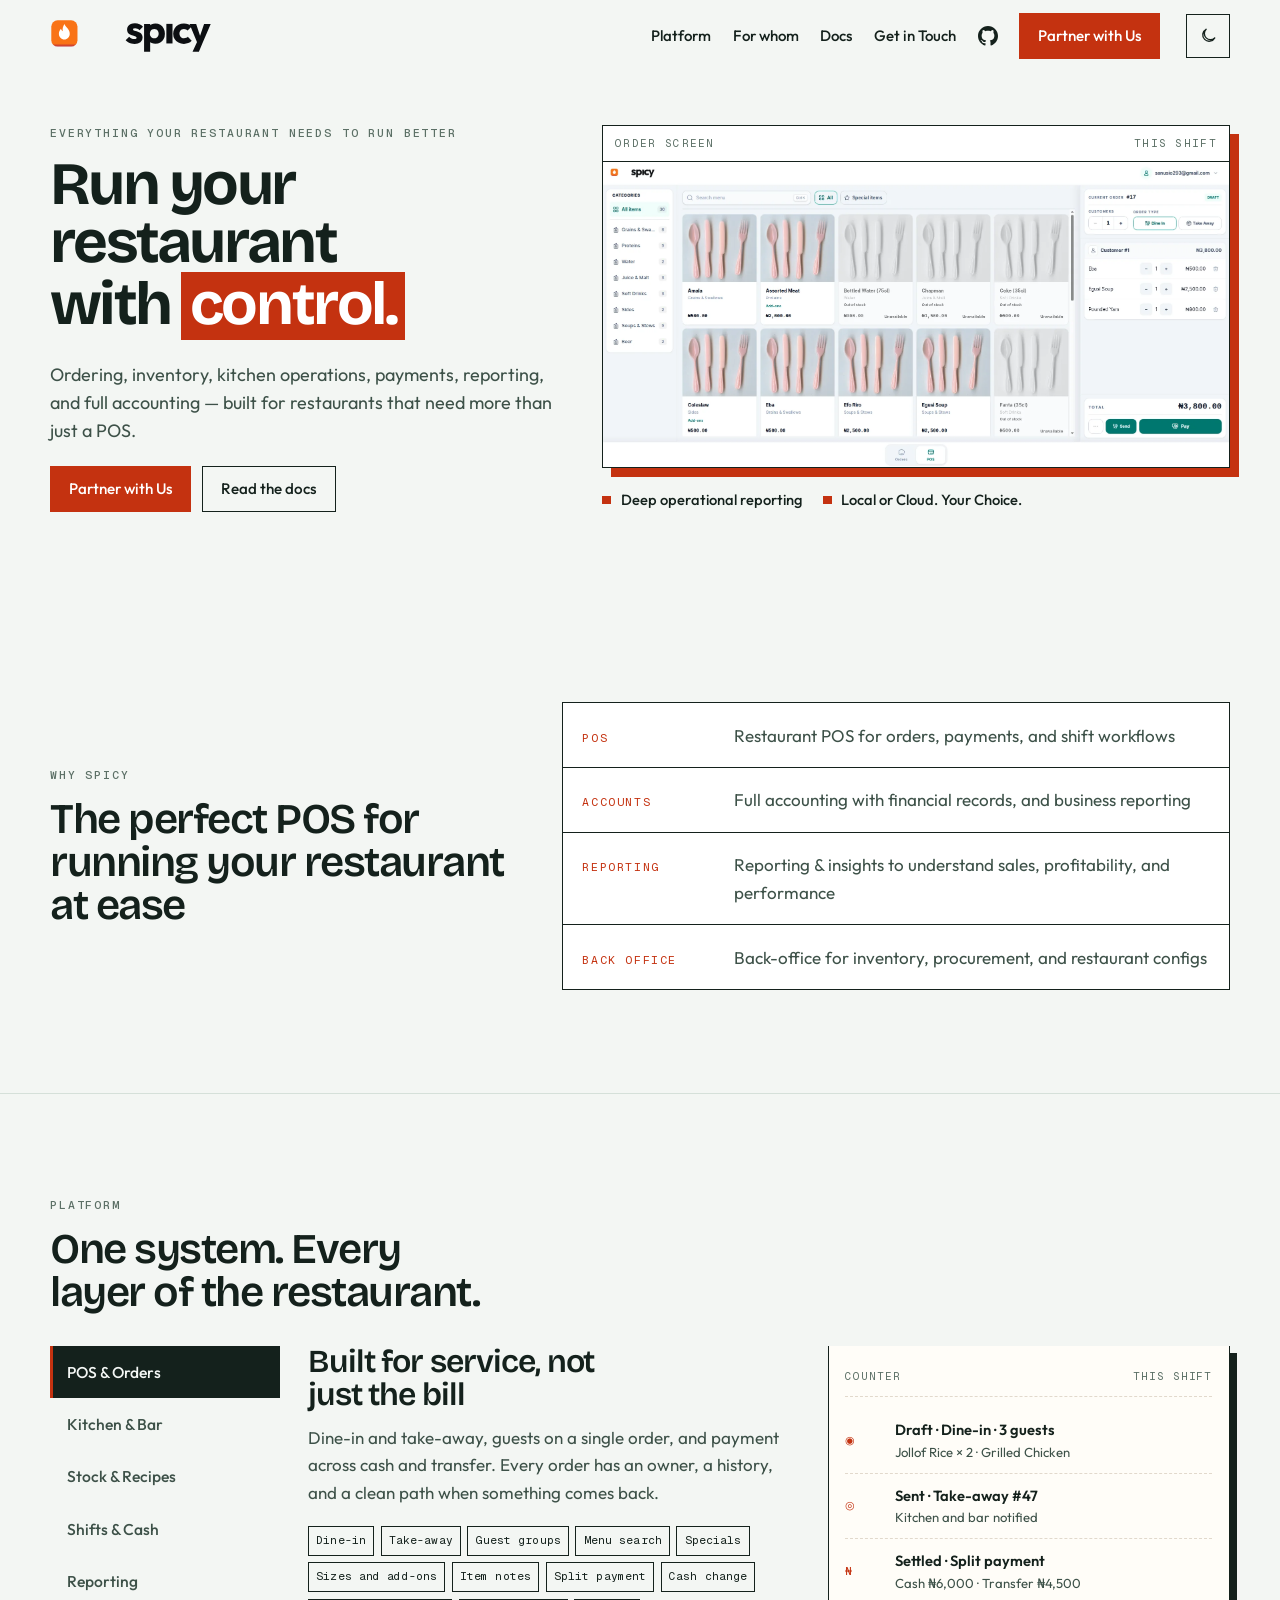
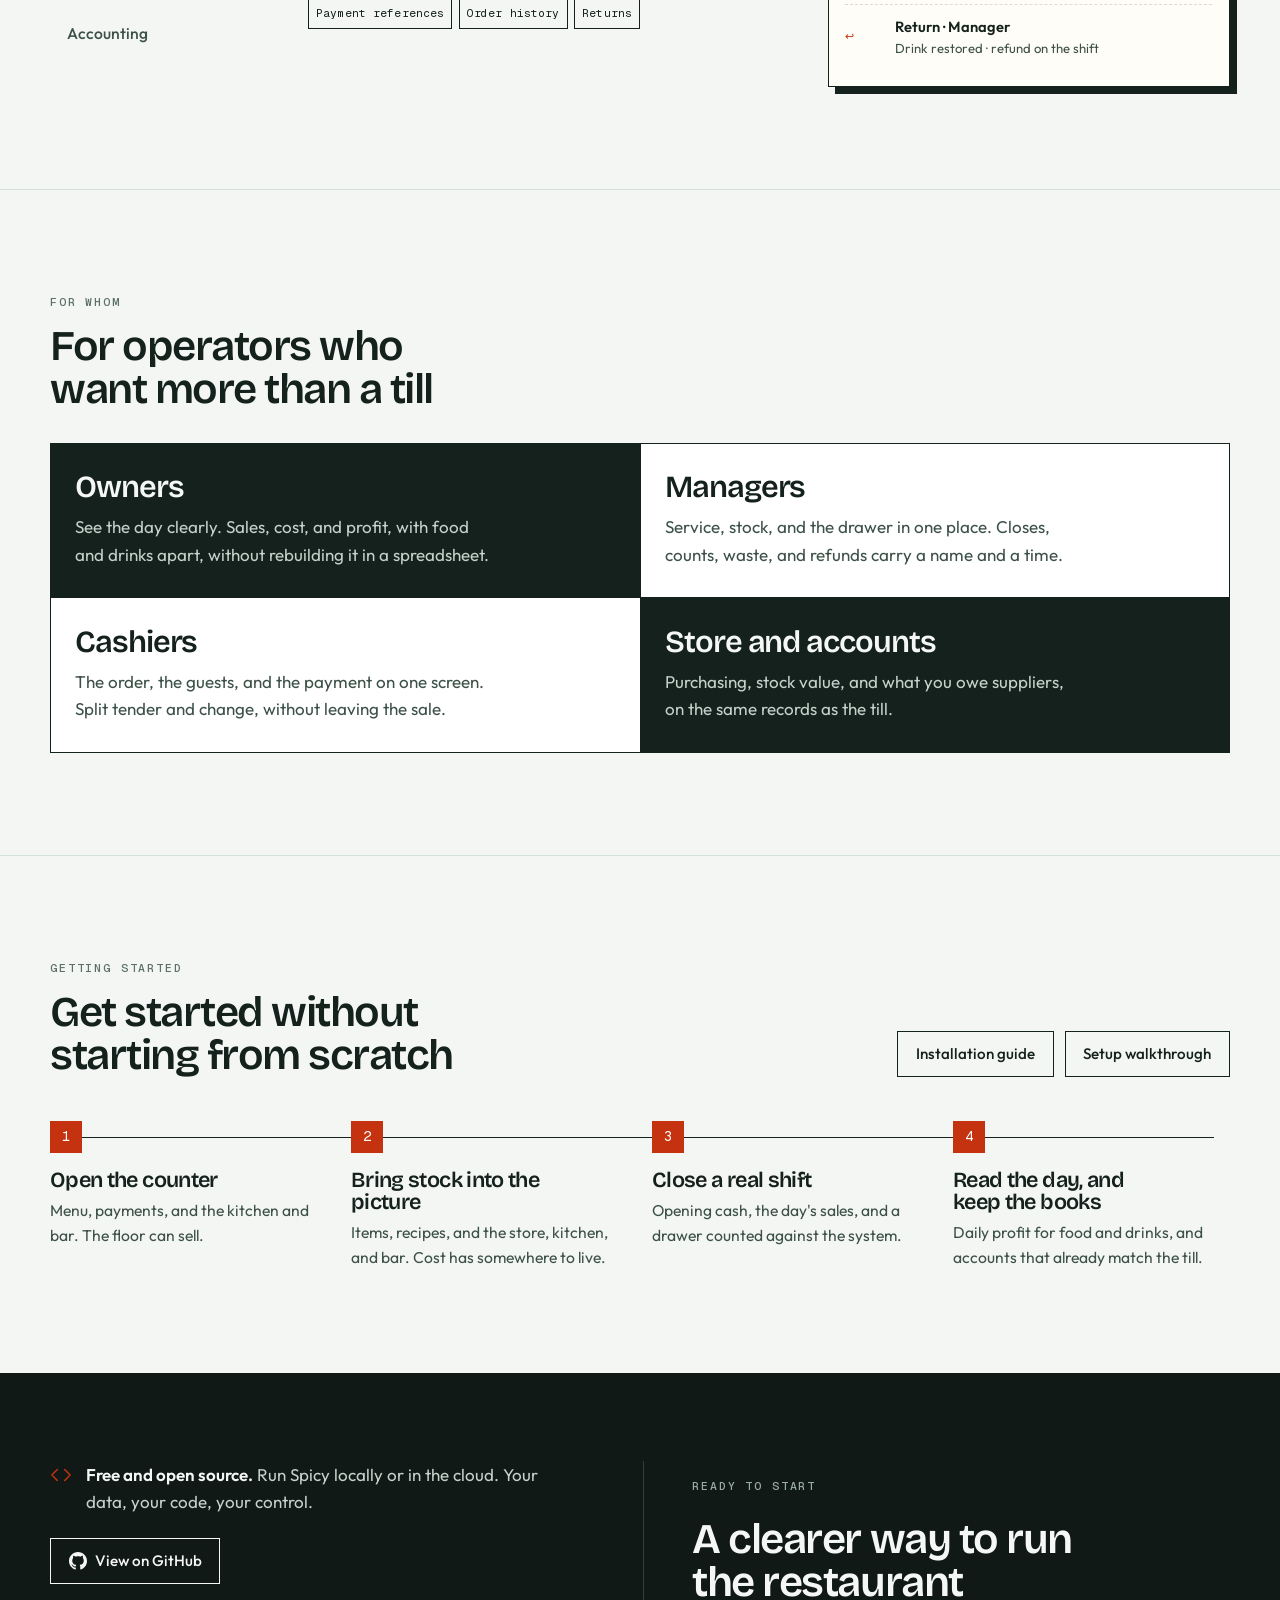
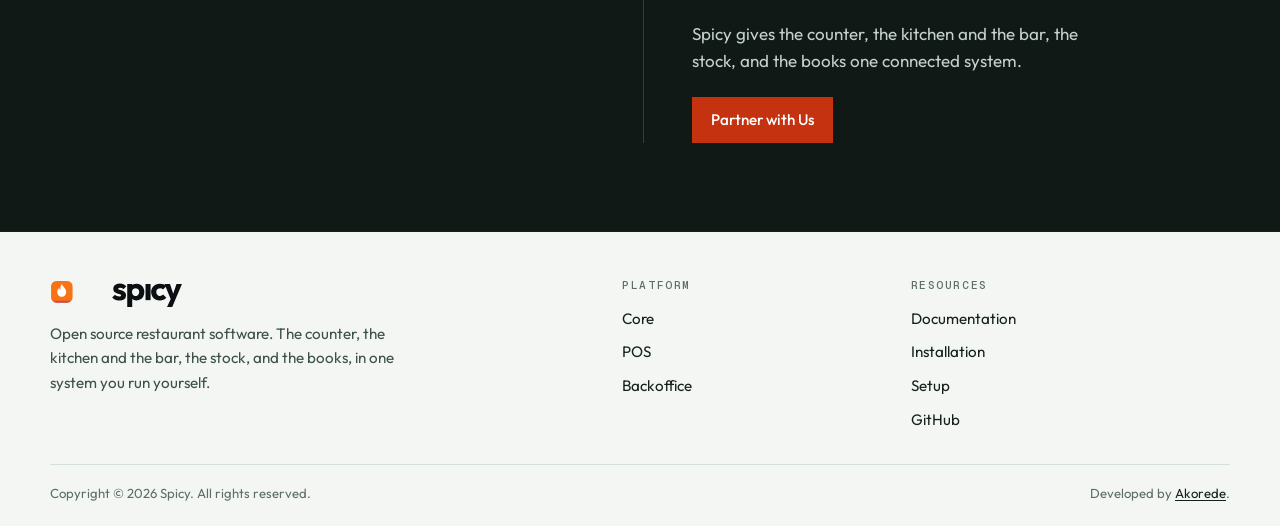
==== commit a723fc14: "Document local and cloud hosting, with no offline mode" ====
--- a/index.html
+++ b/index.html
@@ -10,18 +10,25 @@
   <meta charset="utf-8">
   <meta name="viewport" content="width=device-width, initial-scale=1">
 
-  <title>Spicy - Open Source Restaurant POS</title>
-  <meta name="description" content="Spicy is a lightweight, web-based point of sale for restaurant order management. Cashier operated, runs on your local network, and is open source.">
-
-  <meta property="og:title" content="Spicy - Open Source Restaurant POS">
-  <meta property="og:description" content="A lightweight, cashier operated point of sale for restaurant order management. Dine-in, takeaway and delivery in one simple system.">
-  <meta property="og:image" content="assets/img/og-image.png">
+  <title>Open Source Restaurant Management System | SPICY POS</title>
+  <meta name="description" content="Spicy is an open source restaurant management system: ordering, kitchen, costed inventory, shifts, reporting, and accounting in one platform you can run locally or in the cloud.">
+
+  <link rel="canonical" href="https://spicy.akorede.dev/">
+
+  <meta property="og:type" content="website">
+  <meta property="og:url" content="https://spicy.akorede.dev/">
+  <meta property="og:site_name" content="Spicy">
+  <meta property="og:title" content="Open Source Restaurant Management System | SPICY POS">
+  <meta property="og:description" content="Spicy is an open source restaurant management system: ordering, kitchen, costed inventory, shifts, reporting, and accounting in one platform you can run locally or in the cloud.">
+  <meta property="og:image" content="https://spicy.akorede.dev/assets/img/og-image.png">
   <meta property="og:image:width" content="1200">
   <meta property="og:image:height" content="630">
+  <meta property="og:image:alt" content="Spicy, an open source restaurant management system">
   <meta name="twitter:card" content="summary_large_image">
-  <meta name="twitter:title" content="Spicy - Open Source Restaurant POS">
-  <meta name="twitter:description" content="A lightweight, cashier operated point of sale for restaurant order management.">
-  <meta name="twitter:image" content="assets/img/og-image.png">
+  <meta name="twitter:title" content="Open Source Restaurant Management System | SPICY POS">
+  <meta name="twitter:description" content="An open source restaurant management system: ordering, kitchen, costed inventory, shifts, reporting, and accounting. Run it locally or in the cloud.">
+  <meta name="twitter:image" content="https://spicy.akorede.dev/assets/img/og-image.png">
+  <meta name="twitter:image:alt" content="Spicy, an open source restaurant management system">
 
   <meta name="theme-color" content="#f3f6f3">
   <script>
@@ -41,6 +48,8 @@
   <link rel="icon" href="assets/logo/favicons/favicon.svg" type="image/svg+xml">
   <link rel="apple-touch-icon" href="assets/logo/favicons/apple-touch-icon.png">
   <link rel="manifest" href="assets/logo/favicons/site.webmanifest">
+
+  <link rel="sitemap" type="application/xml" title="Sitemap" href="https://spicy.akorede.dev/sitemap.xml">
 
   <link rel="stylesheet" href="assets/css/landing.css">
   <noscript>
@@ -329,8 +338,8 @@
             <h2>Get started without starting from scratch</h2>
           </div>
           <div class="actions">
-            <a class="btn btn--line" href="docs/">Installation guide</a>
-            <a class="btn btn--line" href="docs/">Setup walkthrough</a>
+            <a class="btn btn--line" href="installation/">Installation guide</a>
+            <a class="btn btn--line" href="setup/">Setup walkthrough</a>
           </div>
         </div>
         <ol class="steps reveal" data-visible="false">
@@ -363,7 +372,7 @@
         <div class="close-oss">
           <p class="oss-lead">
             <svg width="22" height="22" viewBox="0 0 24 24" fill="none" stroke="currentColor" stroke-width="1.6" aria-hidden="true"><path d="M16 18l6-6-6-6M8 6l-6 6 6 6" stroke-linecap="round" stroke-linejoin="round"/></svg>
-            <span><strong>Free and open source.</strong> Spicy runs on your own network, on the cashier computer or a server you control. Your data, your code, your control.</span>
+            <span><strong>Free and open source.</strong> Run Spicy locally or in the cloud. Your data, your code, your control.</span>
           </p>
           <a class="btn btn--line" href="https://github.com/sanusi-dev/spicy" target="_blank" rel="noreferrer">
             <svg width="18" height="18" fill="currentColor" viewBox="0 0 24 24" aria-hidden="true"><path d="M12 0c-6.626 0-12 5.373-12 12 0 5.302 3.438 9.8 8.207 11.387.599.111.793-.261.793-.577v-2.234c-3.338.726-4.033-1.416-4.033-1.416-.546-1.387-1.333-1.756-1.333-1.756-1.089-.745.083-.729.083-.729 1.205.084 1.839 1.237 1.839 1.237 1.07 1.834 2.807 1.304 3.492.997.107-.775.418-1.305.762-1.604-2.665-.305-5.467-1.334-5.467-5.931 0-1.311.469-2.381 1.236-3.221-.124-.303-.535-1.524.117-3.176 0 0 1.008-.322 3.301 1.23.957-.266 1.983-.399 3.003-.404 1.02.005 2.047.138 3.006.404 2.291-1.552 3.297-1.23 3.297-1.23.653 1.653.242 2.874.118 3.176.77.84 1.235 1.911 1.235 3.221 0 4.609-2.807 5.624-5.479 5.921.43.372.823 1.102.823 2.222v3.293c0 .319.192.694.801.576 4.765-1.589 8.199-6.086 8.199-11.386 0-6.627-5.373-12-12-12z"/></svg>
@@ -394,17 +403,17 @@
         <div>
           <h2>Platform</h2>
           <ul>
-            <li><a href="docs/">Core</a></li>
-            <li><a href="docs/">POS</a></li>
-            <li><a href="docs/">Backoffice</a></li>
+            <li><a href="introduction/">Core</a></li>
+            <li><a href="pos/">POS</a></li>
+            <li><a href="backoffice/">Backoffice</a></li>
           </ul>
         </div>
         <div>
           <h2>Resources</h2>
           <ul>
             <li><a href="docs/">Documentation</a></li>
-            <li><a href="docs/">Installation</a></li>
-            <li><a href="docs/">Setup</a></li>
+            <li><a href="installation/">Installation</a></li>
+            <li><a href="setup/">Setup</a></li>
             <li><a href="https://github.com/sanusi-dev/spicy" target="_blank" rel="noreferrer">GitHub</a></li>
           </ul>
         </div>
